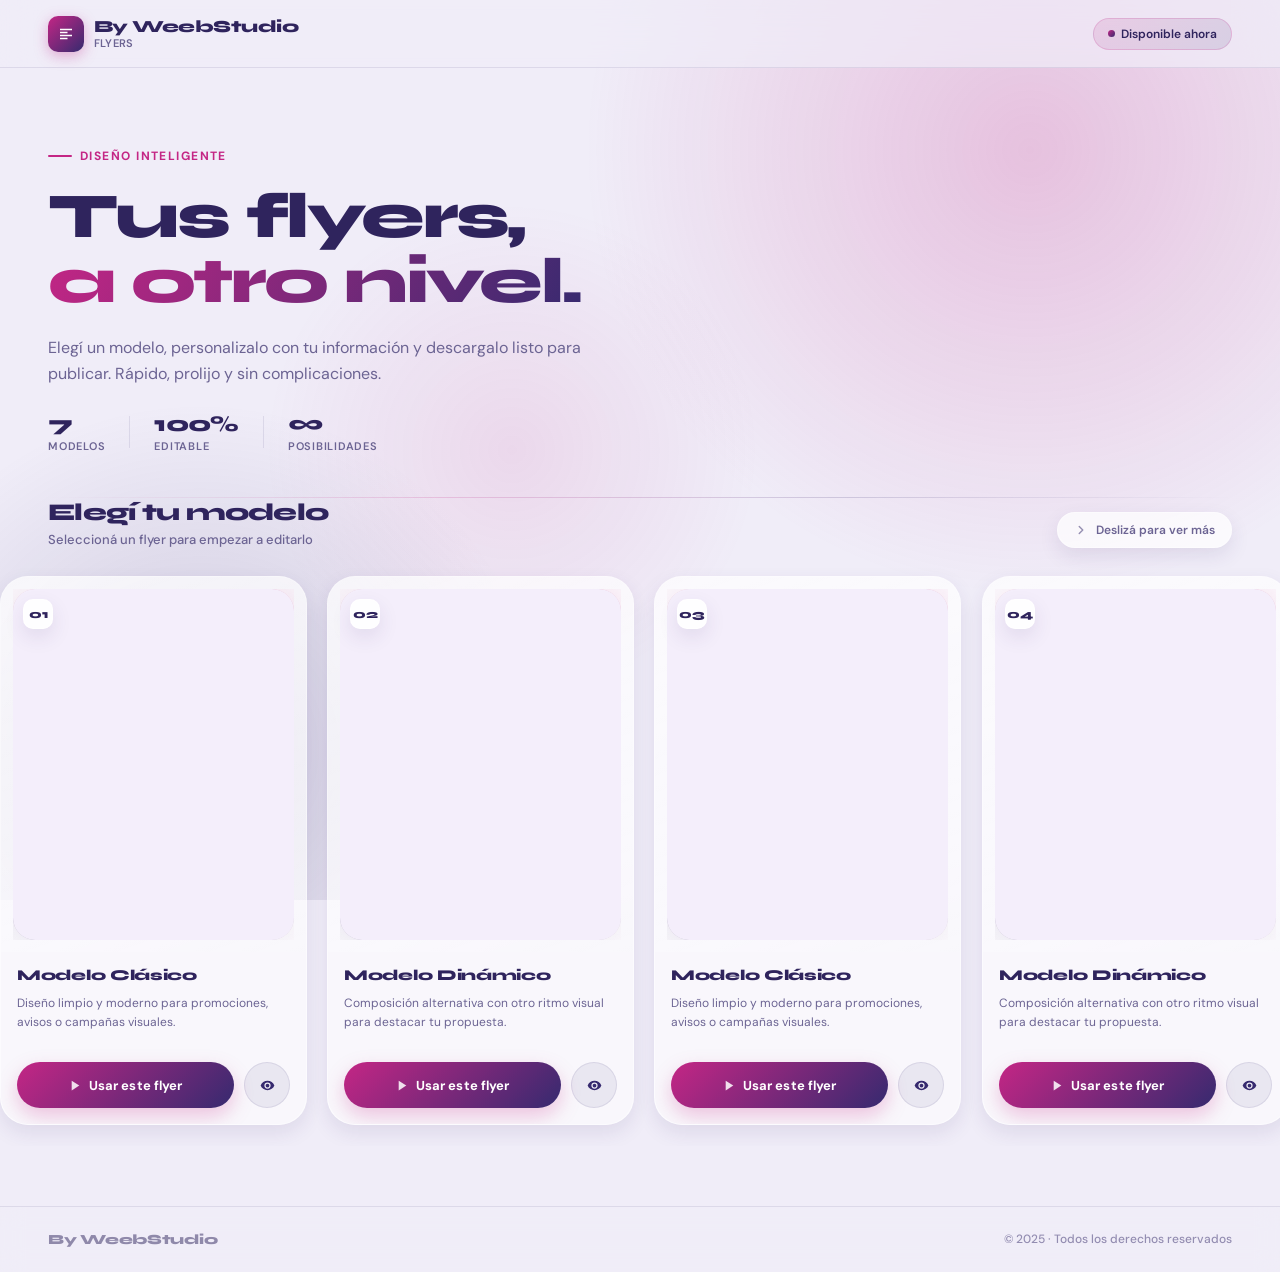
==== index.html @ 3ff9b43e "Update index.html" ====
<!DOCTYPE html>
<html lang="es">
<head>
  <meta charset="UTF-8" />
  <meta name="viewport" content="width=device-width, initial-scale=1.0" />
  <title>Flyers IA</title>

  <link rel="preconnect" href="https://fonts.googleapis.com">
  <link rel="preconnect" href="https://fonts.gstatic.com" crossorigin>
  <link href="https://fonts.googleapis.com/css2?family=Syne:wght@700;800&family=DM+Sans:wght@400;500;600&display=swap" rel="stylesheet">

  <style>
    :root {
      --pink: #C42685;
      --violet: #362A6F;
      --pink-soft: rgba(196, 38, 133, .12);
      --violet-soft: rgba(54, 42, 111, .12);
      --text: #2f245d;
      --text-soft: #6c6493;
      --glass: rgba(255,255,255,.72);
      --glass-strong: rgba(255,255,255,.86);
      --border: rgba(255,255,255,.38);
      --border-soft: rgba(54, 42, 111, .10);
      --shadow: 0 18px 44px rgba(54, 42, 111, .18);
      --shadow-soft: 0 8px 20px rgba(54, 42, 111, .10);
      --radius-xl: 28px;
      --radius-lg: 22px;
      --radius-md: 18px;
      --btn-h: 42px;
      --btn-h-main: 46px;
      --btn-font: 13px;
      --page-pad: clamp(16px, 4vw, 48px);
      --card-width: clamp(240px, 22vw, 320px);
    }

    *, *::before, *::after {
      box-sizing: border-box;
      margin: 0;
      padding: 0;
    }

    html {
      scroll-behavior: smooth;
    }

    body {
      font-family: 'DM Sans', sans-serif;
      background: #f0edf8;
      color: var(--text);
      min-height: 100vh;
      overflow-x: hidden;
      position: relative;
    }

    .bg-canvas {
      position: fixed;
      inset: 0;
      z-index: 0;
      pointer-events: none;
      overflow: hidden;
    }

    .bg-canvas::before {
      content: "";
      position: absolute;
      width: 900px;
      height: 900px;
      border-radius: 50%;
      background: radial-gradient(circle, rgba(196,38,133,.22) 0%, transparent 70%);
      top: -300px;
      right: -200px;
      animation: driftA 18s ease-in-out infinite alternate;
    }

    .bg-canvas::after {
      content: "";
      position: absolute;
      width: 700px;
      height: 700px;
      border-radius: 50%;
      background: radial-gradient(circle, rgba(54,42,111,.20) 0%, transparent 70%);
      bottom: -200px;
      left: -150px;
      animation: driftB 22s ease-in-out infinite alternate;
    }

    .bg-orb {
      position: absolute;
      width: 500px;
      height: 500px;
      border-radius: 50%;
      background: radial-gradient(circle, rgba(196,38,133,.10) 0%, transparent 70%);
      top: 50%;
      left: 40%;
      transform: translate(-50%, -50%);
      animation: driftC 26s ease-in-out infinite alternate;
    }

    @keyframes driftA {
      from { transform: translate(0, 0) scale(1); }
      to   { transform: translate(-80px, 60px) scale(1.15); }
    }

    @keyframes driftB {
      from { transform: translate(0, 0) scale(1); }
      to   { transform: translate(60px, -80px) scale(1.2); }
    }

    @keyframes driftC {
      from { transform: translate(-50%, -50%) scale(1); }
      to   { transform: translate(-40%, -60%) scale(1.3); }
    }

    .page {
      position: relative;
      z-index: 1;
      display: flex;
      flex-direction: column;
      min-height: 100vh;
    }

    .site-header {
      position: sticky;
      top: 0;
      z-index: 100;
      padding: 0 var(--page-pad);
      height: 68px;
      display: flex;
      align-items: center;
      background: rgba(240, 237, 248, .7);
      backdrop-filter: blur(20px);
      -webkit-backdrop-filter: blur(20px);
      border-bottom: 1px solid var(--border-soft);
    }

    .header-inner {
      width: 100%;
      display: flex;
      align-items: center;
      justify-content: space-between;
      gap: 16px;
    }

    .brand {
      display: flex;
      align-items: center;
      gap: 10px;
    }

    .brand-logo {
      width: 36px;
      height: 36px;
      border-radius: 10px;
      background: linear-gradient(135deg, var(--pink), var(--violet));
      display: flex;
      align-items: center;
      justify-content: center;
      box-shadow: 0 4px 14px rgba(196,38,133,.35);
      flex-shrink: 0;
    }

    .brand-logo svg {
      width: 18px;
      height: 18px;
      fill: #fff;
    }

    .brand-text {
      display: flex;
      flex-direction: column;
      gap: 1px;
    }

    .brand-name {
      font-family: 'Syne', sans-serif;
      font-size: 17px;
      font-weight: 800;
      color: var(--text);
      letter-spacing: -.03em;
      line-height: 1;
    }

    .brand-tag {
      font-size: 11px;
      font-weight: 600;
      color: var(--text-soft);
      letter-spacing: .02em;
      text-transform: uppercase;
    }

    .header-badge {
      display: inline-flex;
      align-items: center;
      gap: 6px;
      padding: 7px 14px;
      background: linear-gradient(135deg, var(--pink-soft), var(--violet-soft));
      border: 1px solid rgba(196,38,133,.18);
      border-radius: 999px;
      font-size: 12px;
      font-weight: 600;
      color: var(--text);
    }

    .header-badge .dot {
      width: 7px;
      height: 7px;
      border-radius: 50%;
      background: linear-gradient(135deg, var(--pink), var(--violet));
      animation: pulse 2s ease-in-out infinite;
    }

    @keyframes pulse {
      0%, 100% { opacity: 1; transform: scale(1); }
      50% { opacity: .6; transform: scale(.85); }
    }

    .hero {
      padding: clamp(40px, 7vw, 80px) var(--page-pad) clamp(28px, 4vw, 44px);
      display: flex;
      flex-direction: column;
      gap: 20px;
      max-width: 780px;
      animation: fadeUp .7s ease both;
    }

    @keyframes fadeUp {
      from { opacity: 0; transform: translateY(24px); }
      to   { opacity: 1; transform: translateY(0); }
    }

    .hero-eyebrow {
      display: inline-flex;
      align-items: center;
      gap: 8px;
      font-size: 12px;
      font-weight: 700;
      letter-spacing: .12em;
      text-transform: uppercase;
      color: var(--pink);
    }

    .hero-eyebrow::before {
      content: "";
      display: inline-block;
      width: 24px;
      height: 2px;
      background: var(--pink);
      border-radius: 2px;
    }

    .hero-title {
      font-family: 'Syne', sans-serif;
      font-size: clamp(36px, 5.5vw, 64px);
      font-weight: 800;
      line-height: 1.02;
      letter-spacing: -.04em;
      color: var(--text);
    }

    .hero-title .accent {
      background: linear-gradient(120deg, var(--pink) 0%, var(--violet) 100%);
      -webkit-background-clip: text;
      -webkit-text-fill-color: transparent;
      background-clip: text;
    }

    .hero-sub {
      font-size: clamp(14px, 1.6vw, 16px);
      line-height: 1.65;
      color: var(--text-soft);
      max-width: 540px;
      font-weight: 400;
    }

    .hero-stats {
      display: flex;
      align-items: center;
      gap: 24px;
      padding-top: 4px;
      flex-wrap: wrap;
    }

    .stat {
      display: flex;
      flex-direction: column;
      gap: 2px;
    }

    .stat-num {
      font-family: 'Syne', sans-serif;
      font-size: 22px;
      font-weight: 800;
      color: var(--text);
      letter-spacing: -.03em;
    }

    .stat-label {
      font-size: 11px;
      font-weight: 600;
      color: var(--text-soft);
      text-transform: uppercase;
      letter-spacing: .07em;
    }

    .stat-divider {
      width: 1px;
      height: 32px;
      background: var(--border-soft);
      flex-shrink: 0;
    }

    .divider {
      height: 1px;
      background: linear-gradient(90deg, transparent, rgba(196,38,133,.18), rgba(54,42,111,.18), transparent);
      margin: 0 var(--page-pad);
    }

    .section-flyers {
      padding: 0 0 60px;
      animation: fadeUp .7s .15s ease both;
    }

    .section-header {
      display: flex;
      align-items: flex-end;
      justify-content: space-between;
      gap: 16px;
      padding: 0 var(--page-pad) 20px;
      flex-wrap: wrap;
    }

    .section-title {
      font-family: 'Syne', sans-serif;
      font-size: clamp(18px, 2.2vw, 24px);
      font-weight: 800;
      color: var(--text);
      letter-spacing: -.03em;
    }

    .section-subtitle {
      font-size: 13px;
      font-weight: 500;
      color: var(--text-soft);
      margin-top: 4px;
    }

    .scroll-hint {
      display: inline-flex;
      align-items: center;
      gap: 8px;
      padding: 9px 16px;
      border-radius: 999px;
      background: var(--glass);
      border: 1px solid var(--border);
      box-shadow: var(--shadow-soft);
      color: var(--text-soft);
      font-size: 12px;
      font-weight: 600;
      white-space: nowrap;
      backdrop-filter: blur(14px);
      -webkit-backdrop-filter: blur(14px);
      flex-shrink: 0;
    }

    .scroll-hint svg {
      width: 14px;
      height: 14px;
      opacity: .7;
      animation: swayX 2.2s ease-in-out infinite;
    }

    @keyframes swayX {
      0%, 100% { transform: translateX(0); }
      50% { transform: translateX(5px); }
    }

    .flyers-strip {
      display: flex;
      gap: 18px;
      overflow-x: auto;
      overflow-y: visible;
      padding: 8px var(--page-pad) 20px;
      scroll-snap-type: x proximity;
      -webkit-overflow-scrolling: touch;
      scrollbar-width: thin;
      scrollbar-color: rgba(196, 38, 133, .22) transparent;
      align-items: stretch;
    }

    .flyers-strip::-webkit-scrollbar {
      height: 6px;
    }

    .flyers-strip::-webkit-scrollbar-track {
      background: transparent;
    }

    .flyers-strip::-webkit-scrollbar-thumb {
      background: rgba(196,38,133,.22);
      border-radius: 999px;
    }

    .flyer-card {
      flex: 0 0 var(--card-width);
      display: flex;
      flex-direction: column;
      border-radius: var(--radius-xl);
      background: rgba(255,255,255,.58);
      border: 1px solid rgba(255,255,255,.5);
      box-shadow: var(--shadow-soft);
      backdrop-filter: blur(14px);
      -webkit-backdrop-filter: blur(14px);
      scroll-snap-align: start;
      overflow: hidden;
      transition: transform .28s cubic-bezier(.22,1,.36,1),
                  box-shadow .28s ease,
                  border-color .28s ease;
      animation: cardIn .5s ease both;
    }

    .flyer-card:nth-child(1) { animation-delay: .05s; }
    .flyer-card:nth-child(2) { animation-delay: .10s; }
    .flyer-card:nth-child(3) { animation-delay: .15s; }
    .flyer-card:nth-child(4) { animation-delay: .20s; }
    .flyer-card:nth-child(5) { animation-delay: .25s; }
    .flyer-card:nth-child(6) { animation-delay: .30s; }
    .flyer-card:nth-child(7) { animation-delay: .35s; }
    .flyer-card:nth-child(8) { animation-delay: .40s; }

    @keyframes cardIn {
      from { opacity: 0; transform: translateY(18px) scale(.97); }
      to   { opacity: 1; transform: translateY(0) scale(1); }
    }

    .flyer-card:hover {
      transform: translateY(-6px);
      box-shadow: 0 24px 54px rgba(54,42,111,.18);
      border-color: rgba(196,38,133,.18);
    }

    .flyer-frame {
      position: relative;
      width: 100%;
      background: linear-gradient(160deg, rgba(255,255,255,.35), rgba(255,255,255,.08));
      padding: 12px;
    }

    .flyer-preview-shell {
      position: relative;
      width: 100%;
      aspect-ratio: 4 / 5;
      overflow: hidden;
      border-radius: 22px;
      background: rgba(255,255,255,.72);
      box-shadow: inset 0 0 0 1px rgba(54,42,111,.06);
    }

    .flyer-frame iframe {
      width: 100%;
      height: 100%;
      border: 0;
      display: block;
      background: transparent;
      pointer-events: none;
    }

    .flyer-num {
      position: absolute;
      top: 22px;
      left: 22px;
      width: 30px;
      height: 30px;
      border-radius: 10px;
      background: rgba(255,255,255,.9);
      border: 1px solid rgba(255,255,255,.8);
      backdrop-filter: blur(10px);
      -webkit-backdrop-filter: blur(10px);
      display: flex;
      align-items: center;
      justify-content: center;
      font-family: 'Syne', sans-serif;
      font-size: 12px;
      font-weight: 800;
      color: var(--text);
      box-shadow: 0 8px 20px rgba(54,42,111,.10);
      z-index: 2;
    }

    .flyer-body {
      padding: 14px 16px 16px;
      display: flex;
      flex-direction: column;
      gap: 10px;
      flex: 1;
    }

    .flyer-name {
      font-family: 'Syne', sans-serif;
      font-size: 15px;
      font-weight: 800;
      color: var(--text);
      letter-spacing: -.02em;
      line-height: 1.2;
    }

    .flyer-desc {
      font-size: 12px;
      line-height: 1.55;
      color: var(--text-soft);
      font-weight: 400;
      min-height: 56px;
    }

    .flyer-footer {
      display: flex;
      align-items: center;
      justify-content: space-between;
      gap: 10px;
      padding-top: 2px;
    }

    .flyer-action {
      display: inline-flex;
      align-items: center;
      justify-content: center;
      gap: 7px;
      min-width: 0;
      flex: 1;
      height: var(--btn-h-main);
      padding: 0 18px;
      border-radius: 999px;
      text-decoration: none;
      font-size: var(--btn-font);
      font-weight: 700;
      letter-spacing: .01em;
      color: #fff;
      background: linear-gradient(135deg, var(--pink), var(--violet));
      box-shadow: 0 8px 20px rgba(196,38,133,.26);
      transition: transform .18s ease, box-shadow .18s ease;
      white-space: nowrap;
    }

    .flyer-action svg {
      width: 13px;
      height: 13px;
      fill: rgba(255,255,255,.85);
      flex-shrink: 0;
    }

    .flyer-action:hover {
      transform: translateY(-1px);
      box-shadow: 0 12px 28px rgba(196,38,133,.34);
    }

    .flyer-preview-btn {
      width: var(--btn-h-main);
      height: var(--btn-h-main);
      border-radius: 50%;
      display: flex;
      align-items: center;
      justify-content: center;
      background: rgba(54,42,111,.08);
      border: 1px solid rgba(54,42,111,.10);
      cursor: pointer;
      transition: background .18s ease, transform .18s ease;
      flex-shrink: 0;
    }

    .flyer-preview-btn svg {
      width: 15px;
      height: 15px;
      fill: var(--violet);
    }

    .flyer-preview-btn:hover {
      background: rgba(196,38,133,.10);
      transform: scale(1.06);
    }

    .site-footer {
      margin-top: auto;
      padding: 24px var(--page-pad);
      border-top: 1px solid var(--border-soft);
      display: flex;
      align-items: center;
      justify-content: space-between;
      gap: 16px;
      flex-wrap: wrap;
      background: rgba(240,237,248,.5);
      backdrop-filter: blur(12px);
      -webkit-backdrop-filter: blur(12px);
    }

    .footer-brand {
      font-family: 'Syne', sans-serif;
      font-size: 14px;
      font-weight: 800;
      color: var(--text);
      letter-spacing: -.02em;
      opacity: .5;
    }

    .footer-copy {
      font-size: 12px;
      font-weight: 500;
      color: var(--text-soft);
      opacity: .7;
    }

    @media (min-width: 1100px) {
      .flyers-strip {
        gap: 20px;
      }

      .flyer-card {
        flex-basis: min(24vw, 320px);
      }
    }

    @media (max-width: 640px) {
      .hero-stats {
        gap: 16px;
      }

      .stat-num {
        font-size: 18px;
      }

      .flyer-card {
        flex: 0 0 84vw;
        max-width: 340px;
      }

      .flyer-desc {
        min-height: auto;
      }

      .header-badge span:not(.dot) {
        display: none;
      }
    }
  </style>
</head>

<body>
  <div class="bg-canvas">
    <div class="bg-orb"></div>
  </div>

  <div class="page">
    <header class="site-header">
      <div class="header-inner">
        <div class="brand">
          <div class="brand-logo">
            <svg viewBox="0 0 24 24" xmlns="http://www.w3.org/2000/svg">
              <path d="M4 5h16v2H4V5zm0 4h10v2H4V9zm0 4h16v2H4v-2zm0 4h10v2H4v-2z"/>
            </svg>
          </div>
          <div class="brand-text">
            <div class="brand-name">By WeebStudio</div>
            <div class="brand-tag">Flyers</div>
          </div>
        </div>

        <div class="header-badge">
          <span class="dot"></span>
          <span>Disponible ahora</span>
        </div>
      </div>
    </header>

    <section class="hero">
      <div class="hero-eyebrow">Diseño inteligente</div>
      <h1 class="hero-title">
        Tus flyers,<br>
        <span class="accent">a otro nivel.</span>
      </h1>
      <p class="hero-sub">
        Elegí un modelo, personalizalo con tu información y descargalo listo para publicar. Rápido, prolijo y sin complicaciones.
      </p>

      <div class="hero-stats">
        <div class="stat">
          <span class="stat-num" id="statModelos">—</span>
          <span class="stat-label">Modelos</span>
        </div>

        <div class="stat-divider"></div>

        <div class="stat">
          <span class="stat-num">100%</span>
          <span class="stat-label">Editable</span>
        </div>

        <div class="stat-divider"></div>

        <div class="stat">
          <span class="stat-num">∞</span>
          <span class="stat-label">Posibilidades</span>
        </div>
      </div>
    </section>

    <div class="divider"></div>

    <section class="section-flyers">
      <div class="section-header">
        <div>
          <h2 class="section-title">Elegí tu modelo</h2>
          <p class="section-subtitle">Seleccioná un flyer para empezar a editarlo</p>
        </div>

        <div class="scroll-hint">
          <svg viewBox="0 0 24 24" fill="none" stroke="currentColor" stroke-width="2.5" stroke-linecap="round" stroke-linejoin="round">
            <polyline points="9 18 15 12 9 6"/>
          </svg>
          Deslizá para ver más
        </div>
      </div>

      <div class="flyers-strip" id="flyersStrip"></div>
    </section>

    <footer class="site-footer">
      <div class="footer-brand">By WeebStudio</div>
      <div class="footer-copy">© 2025 · Todos los derechos reservados</div>
    </footer>
  </div>

  <script>
    const FLYERS = [
      {
        file: "flyer1.html",
        name: "Modelo Clásico",
        desc: "Diseño limpio y moderno para promociones, avisos o campañas visuales."
      },
      {
        file: "flyer2.html",
        name: "Modelo Dinámico",
        desc: "Composición alternativa con otro ritmo visual para destacar tu propuesta."
      },
      {
        file: "flyer1.html",
        name: "Modelo Clásico",
        desc: "Diseño limpio y moderno para promociones, avisos o campañas visuales."
      },
      {
        file: "flyer2.html",
        name: "Modelo Dinámico",
        desc: "Composición alternativa con otro ritmo visual para destacar tu propuesta."
      },
      {
        file: "flyer1.html",
        name: "Modelo Clásico",
        desc: "Diseño limpio y moderno para promociones, avisos o campañas visuales."
      },
      {
        file: "flyer2.html",
        name: "Modelo Dinámico",
        desc: "Composición alternativa con otro ritmo visual para destacar tu propuesta."
      },
      {
        file: "flyer1.html",
        name: "Modelo Clásico",
        desc: "Diseño limpio y moderno para promociones, avisos o campañas visuales."
      }
    ];

    const strip = document.getElementById("flyersStrip");
    const statModelos = document.getElementById("statModelos");

    statModelos.textContent = FLYERS.length;

    strip.innerHTML = FLYERS.map((item, i) => `
      <article class="flyer-card">
        <div class="flyer-frame">
          <div class="flyer-preview-shell">
            <iframe
              src="${item.file}"
              title="${item.name}"
              loading="lazy"
              scrolling="no"
              tabindex="-1"
              data-flyer
            ></iframe>
          </div>
          <div class="flyer-num">${String(i + 1).padStart(2, '0')}</div>
        </div>

        <div class="flyer-body">
          <h3 class="flyer-name">${item.name}</h3>
          <p class="flyer-desc">${item.desc}</p>

          <div class="flyer-footer">
            <a class="flyer-action" href="${item.file}?modelo=${i + 1}">
              <svg viewBox="0 0 24 24" aria-hidden="true">
                <path d="M5 3l14 9-14 9V3z"></path>
              </svg>
              Usar este flyer
            </a>

            <button
              class="flyer-preview-btn"
              title="Vista rápida"
              type="button"
              onclick="window.open('${item.file}', '_blank')"
            >
              <svg viewBox="0 0 24 24" aria-hidden="true">
                <path d="M12 4.5C7 4.5 2.73 7.61 1 12c1.73 4.39 6 7.5 11 7.5s9.27-3.11 11-7.5c-1.73-4.39-6-7.5-11-7.5zm0 12.5a5 5 0 1 1 0-10 5 5 0 0 1 0 10zm0-8a3 3 0 1 0 0 6 3 3 0 0 0 0-6z"></path>
              </svg>
            </button>
          </div>
        </div>
      </article>
    `).join("");

    function isolatePreviewCard(iframe) {
      try {
        const doc = iframe.contentDocument || iframe.contentWindow.document;
        if (!doc) return;

        const previewCard = doc.querySelector('.card.preview-card');
        if (!previewCard) return;

        const head = doc.head || doc.getElementsByTagName('head')[0];
        if (head && !doc.getElementById('iframe-preview-isolation-style')) {
          const style = doc.createElement('style');
          style.id = 'iframe-preview-isolation-style';
          style.textContent = `
            html, body {
              margin: 0 !important;
              padding: 0 !important;
              width: 100% !important;
              height: 100% !important;
              overflow: hidden !important;
              background: transparent !important;
            }

            body {
              display: block !important;
            }

            body > *:not(.card.preview-card) {
              display: none !important;
            }

            .card.preview-card {
              display: block !important;
              width: 100% !important;
              max-width: none !important;
              min-width: 0 !important;
              margin: 0 !important;
              padding: 0 !important;
              background: transparent !important;
              border: 0 !important;
              border-radius: 0 !important;
              box-shadow: none !important;
            }

            .card.preview-card .preview-header {
              display: none !important;
            }

            .card.preview-card .preview-stage-wrap,
            .card.preview-card .preview-stage {
              width: 100% !important;
              max-width: none !important;
              margin: 0 !important;
              padding: 0 !important;
              background: transparent !important;
              border: 0 !important;
              box-shadow: none !important;
            }

            .card.preview-card canvas,
            .card.preview-card #flyerCanvas {
              display: block !important;
              width: 100% !important;
              height: auto !important;
              max-width: 100% !important;
              margin: 0 !important;
            }
          `;
          head.appendChild(style);
        }

        if (!previewCard.dataset.isolated) {
          previewCard.dataset.isolated = 'true';
          doc.body.innerHTML = '';
          doc.body.appendChild(previewCard);
        }
      } catch (err) {
        console.warn('No se pudo aislar preview del iframe:', err);
      }
    }

    function initFlyerFrames() {
      document.querySelectorAll('iframe[data-flyer]').forEach((iframe) => {
        iframe.addEventListener('load', () => {
          isolatePreviewCard(iframe);
        });
      });
    }

    initFlyerFrames();
  </script>
</body>
</html>
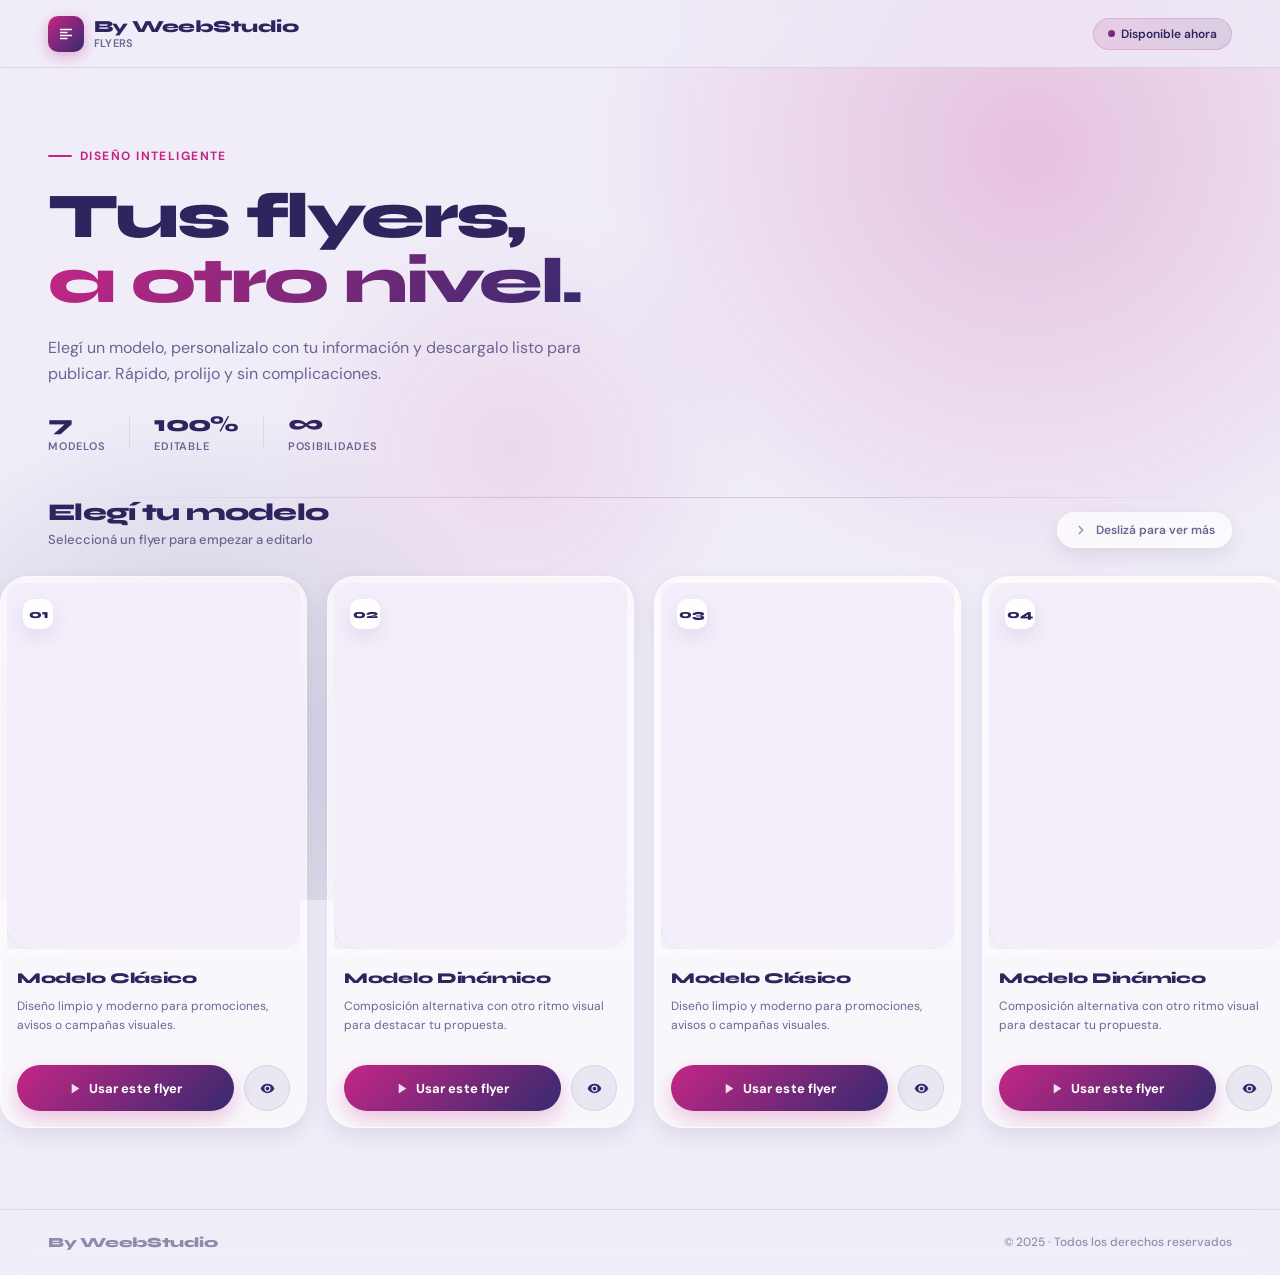
==== commit 64c6520e: "Update index.html" ====
--- a/index.html
+++ b/index.html
@@ -442,7 +442,7 @@
       position: relative;
       width: 100%;
       background: linear-gradient(160deg, rgba(255,255,255,.35), rgba(255,255,255,.08));
-      padding: 12px;
+      padding: 6px;
     }
 
     .flyer-preview-shell {
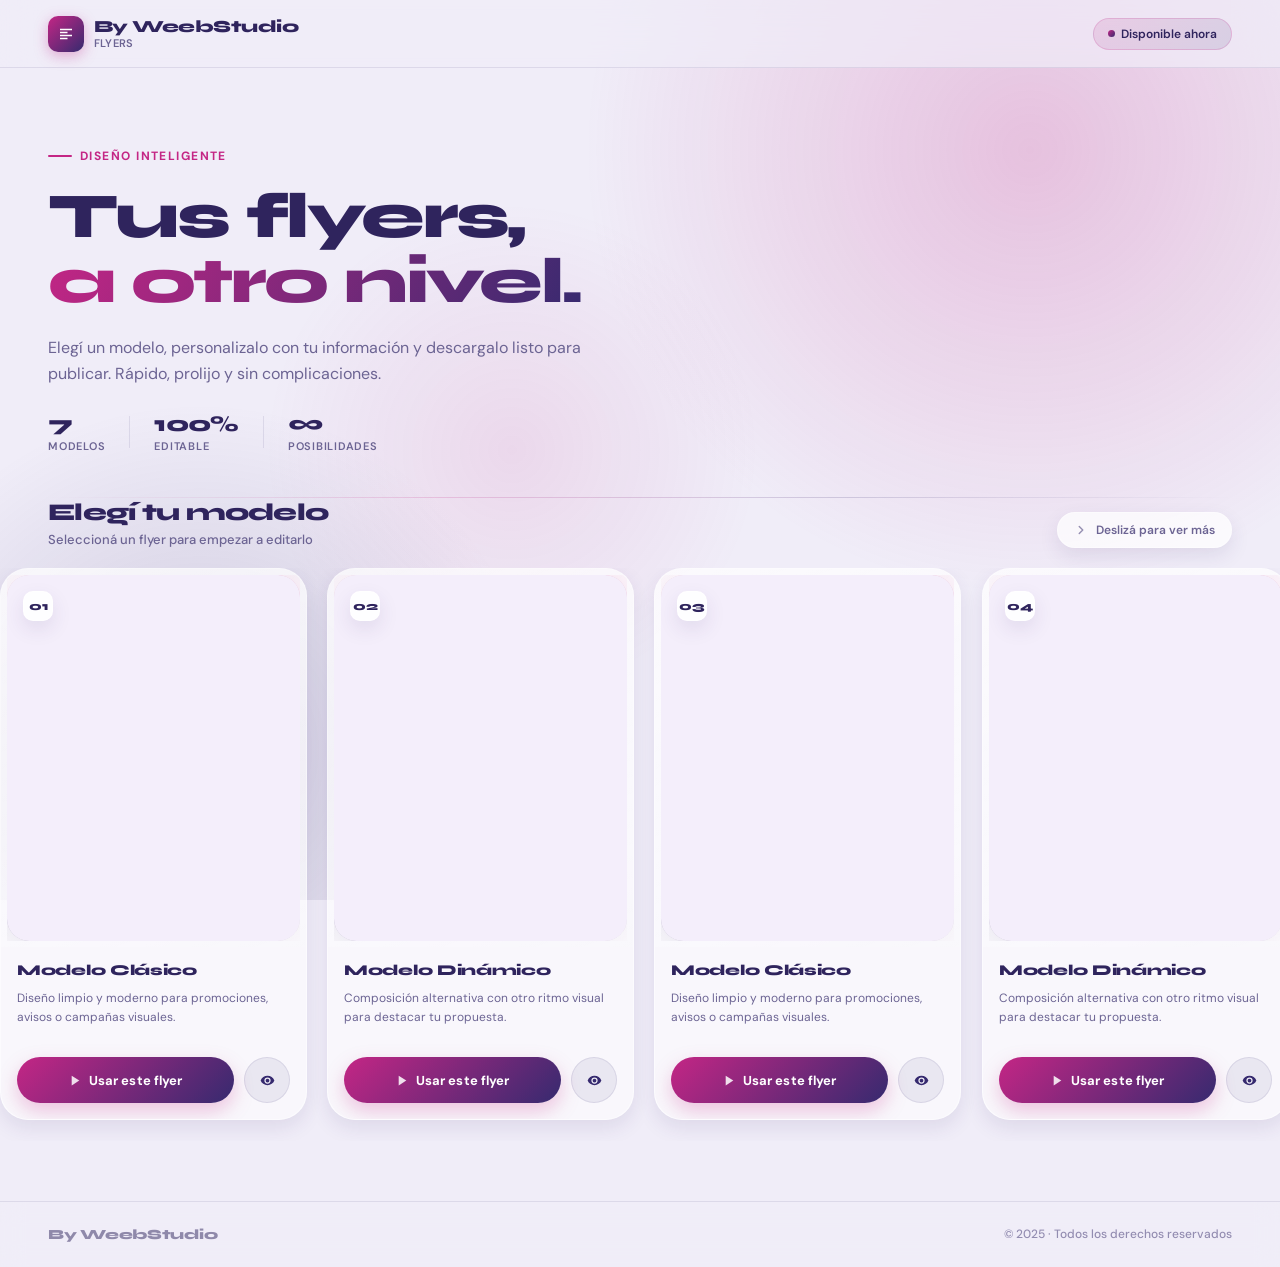
==== commit d43069e3: "Update index.html" ====
--- a/index.html
+++ b/index.html
@@ -379,12 +379,13 @@
       gap: 18px;
       overflow-x: auto;
       overflow-y: visible;
-      padding: 8px var(--page-pad) 20px;
+      
       scroll-snap-type: x proximity;
       -webkit-overflow-scrolling: touch;
       scrollbar-width: thin;
       scrollbar-color: rgba(196, 38, 133, .22) transparent;
-      align-items: stretch;
+      padding: 0 var(--page-pad) 20px; /* 🔥 sacamos el padding top */
+  align-items: flex-start;
     }
 
     .flyers-strip::-webkit-scrollbar {
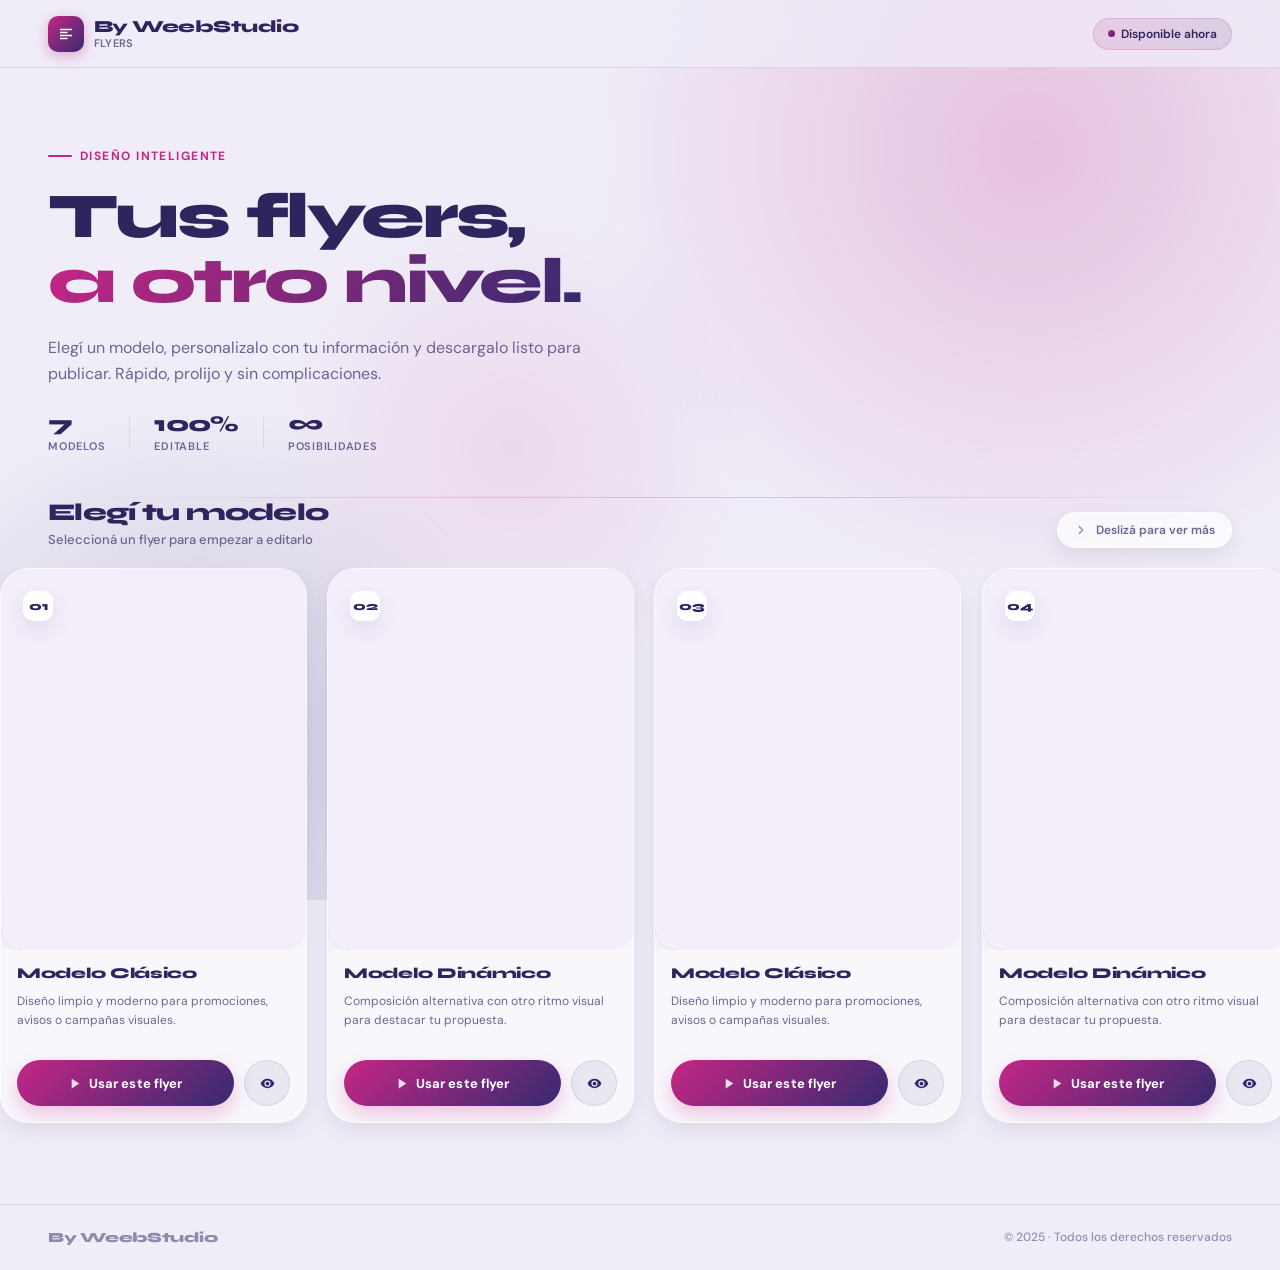
==== commit cc5a3adf: "Update index.html" ====
--- a/index.html
+++ b/index.html
@@ -443,7 +443,7 @@
       position: relative;
       width: 100%;
       background: linear-gradient(160deg, rgba(255,255,255,.35), rgba(255,255,255,.08));
-      padding: 6px;
+      padding: 0px;
     }
 
     .flyer-preview-shell {
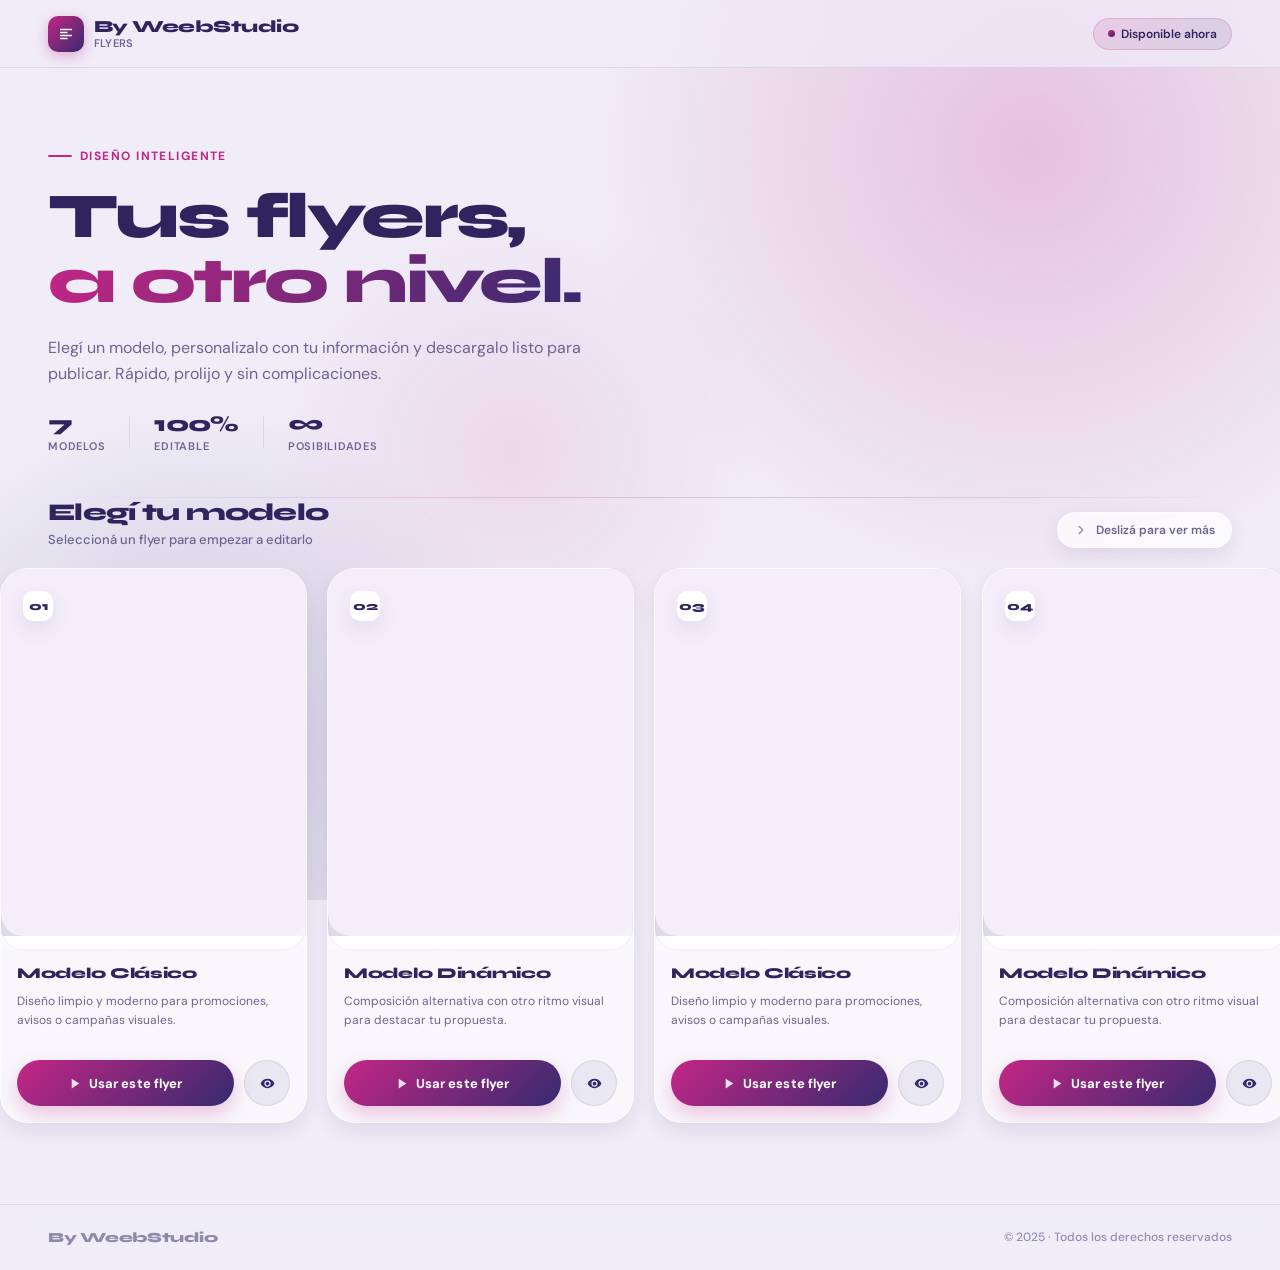
==== commit c1af04e1: "Update index.html" ====
--- a/index.html
+++ b/index.html
@@ -457,12 +457,13 @@
     }
 
     .flyer-frame iframe {
-      width: 100%;
-      height: 100%;
-      border: 0;
-      display: block;
-      background: transparent;
-      pointer-events: none;
+     width: 100%;
+  height: 100%;
+  border: 0;
+  display: block;
+  background: transparent;
+  pointer-events: none;
+  transform: translateY(-14px);
     }
 
     .flyer-num {
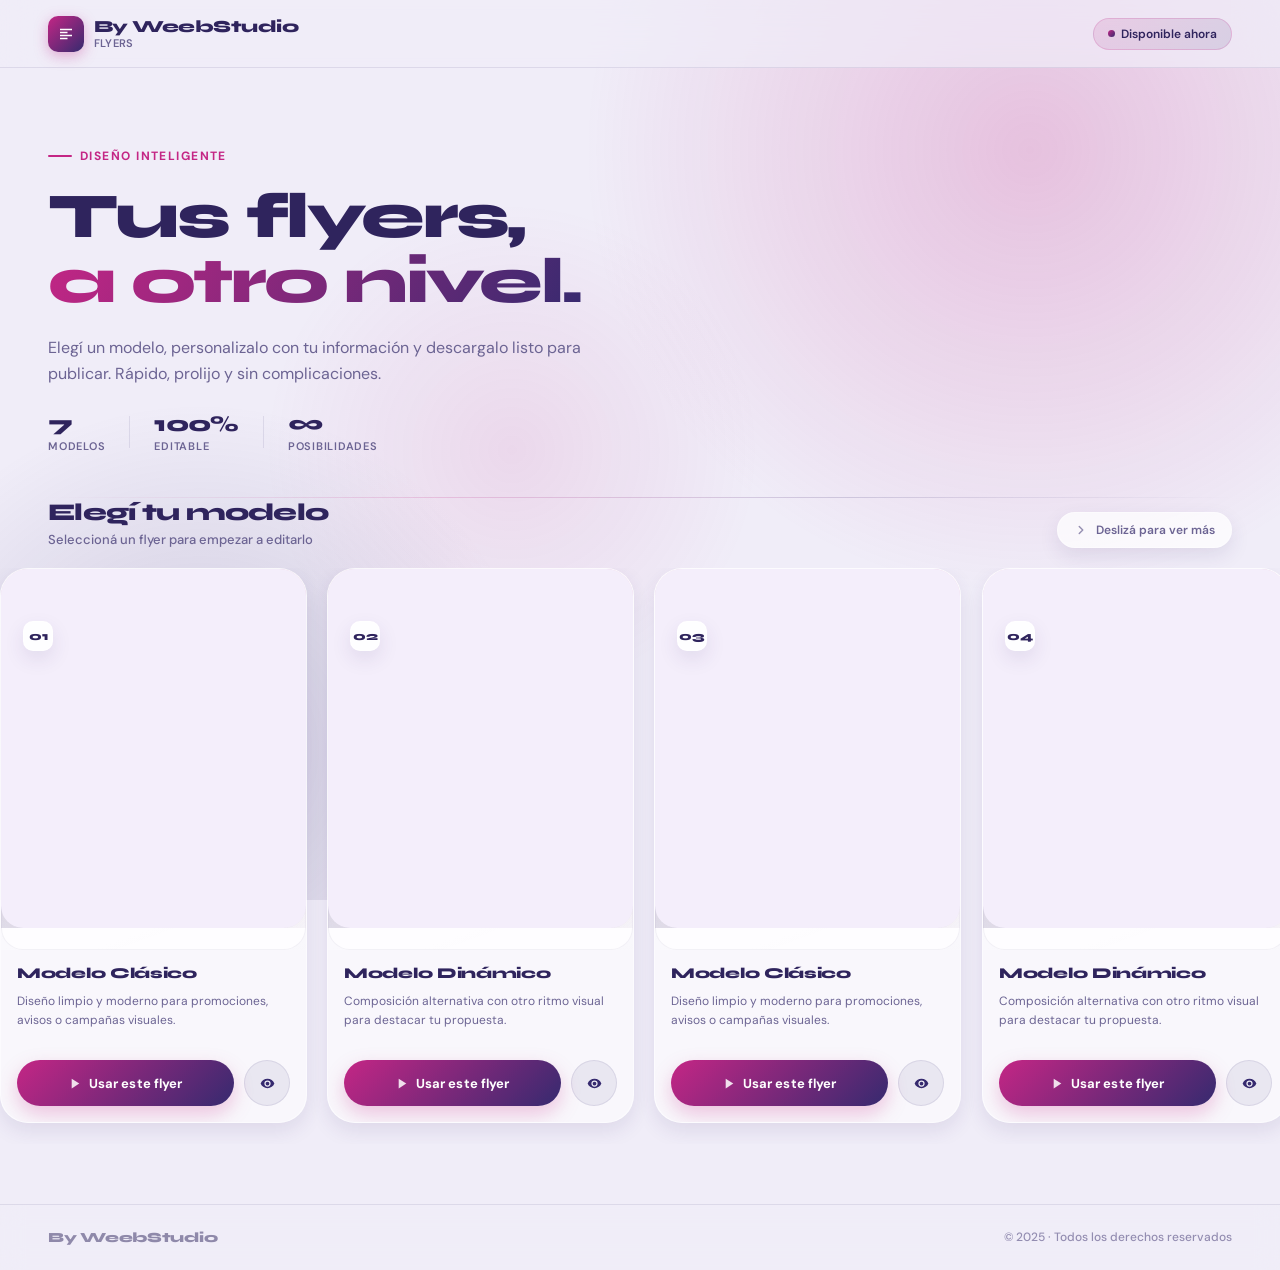
==== commit bc512862: "Update index.html" ====
--- a/index.html
+++ b/index.html
@@ -463,12 +463,12 @@
   display: block;
   background: transparent;
   pointer-events: none;
-  transform: translateY(-14px);
+  transform: translateY(-22px);
     }
 
     .flyer-num {
       position: absolute;
-      top: 22px;
+      top: 52px;
       left: 22px;
       width: 30px;
       height: 30px;
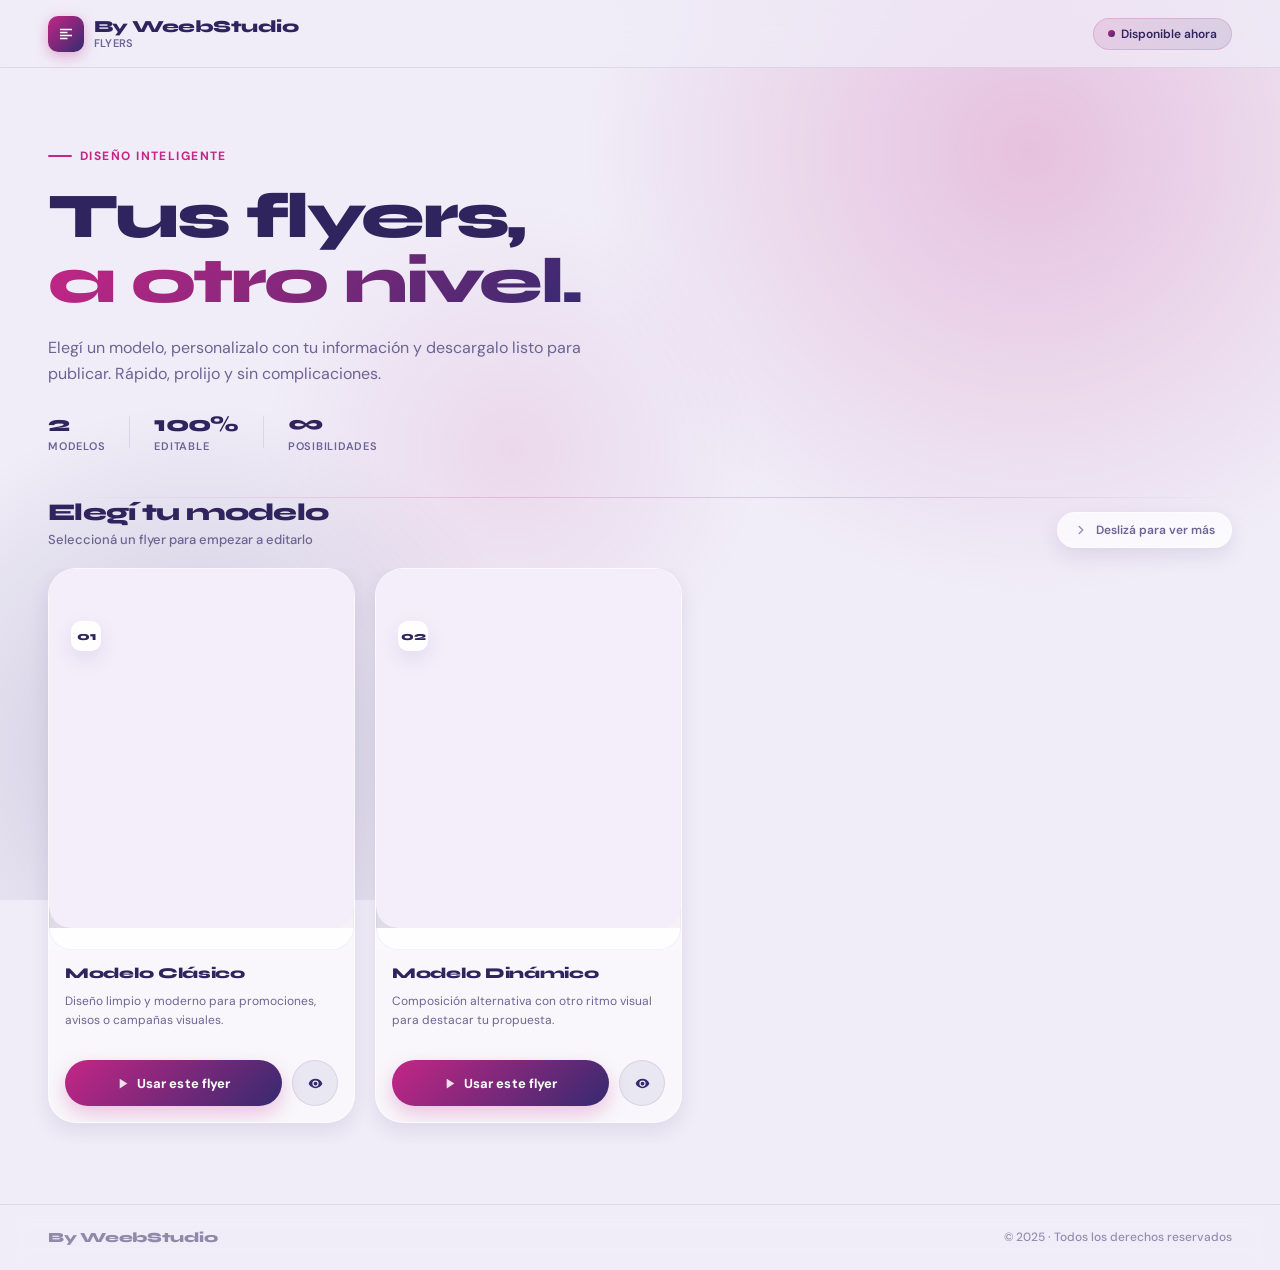
==== commit b768b6ce: "Update index.html" ====
--- a/index.html
+++ b/index.html
@@ -740,32 +740,8 @@
         file: "flyer2.html",
         name: "Modelo Dinámico",
         desc: "Composición alternativa con otro ritmo visual para destacar tu propuesta."
-      },
-      {
-        file: "flyer1.html",
-        name: "Modelo Clásico",
-        desc: "Diseño limpio y moderno para promociones, avisos o campañas visuales."
-      },
-      {
-        file: "flyer2.html",
-        name: "Modelo Dinámico",
-        desc: "Composición alternativa con otro ritmo visual para destacar tu propuesta."
-      },
-      {
-        file: "flyer1.html",
-        name: "Modelo Clásico",
-        desc: "Diseño limpio y moderno para promociones, avisos o campañas visuales."
-      },
-      {
-        file: "flyer2.html",
-        name: "Modelo Dinámico",
-        desc: "Composición alternativa con otro ritmo visual para destacar tu propuesta."
-      },
-      {
-        file: "flyer1.html",
-        name: "Modelo Clásico",
-        desc: "Diseño limpio y moderno para promociones, avisos o campañas visuales."
       }
+      
     ];
 
     const strip = document.getElementById("flyersStrip");
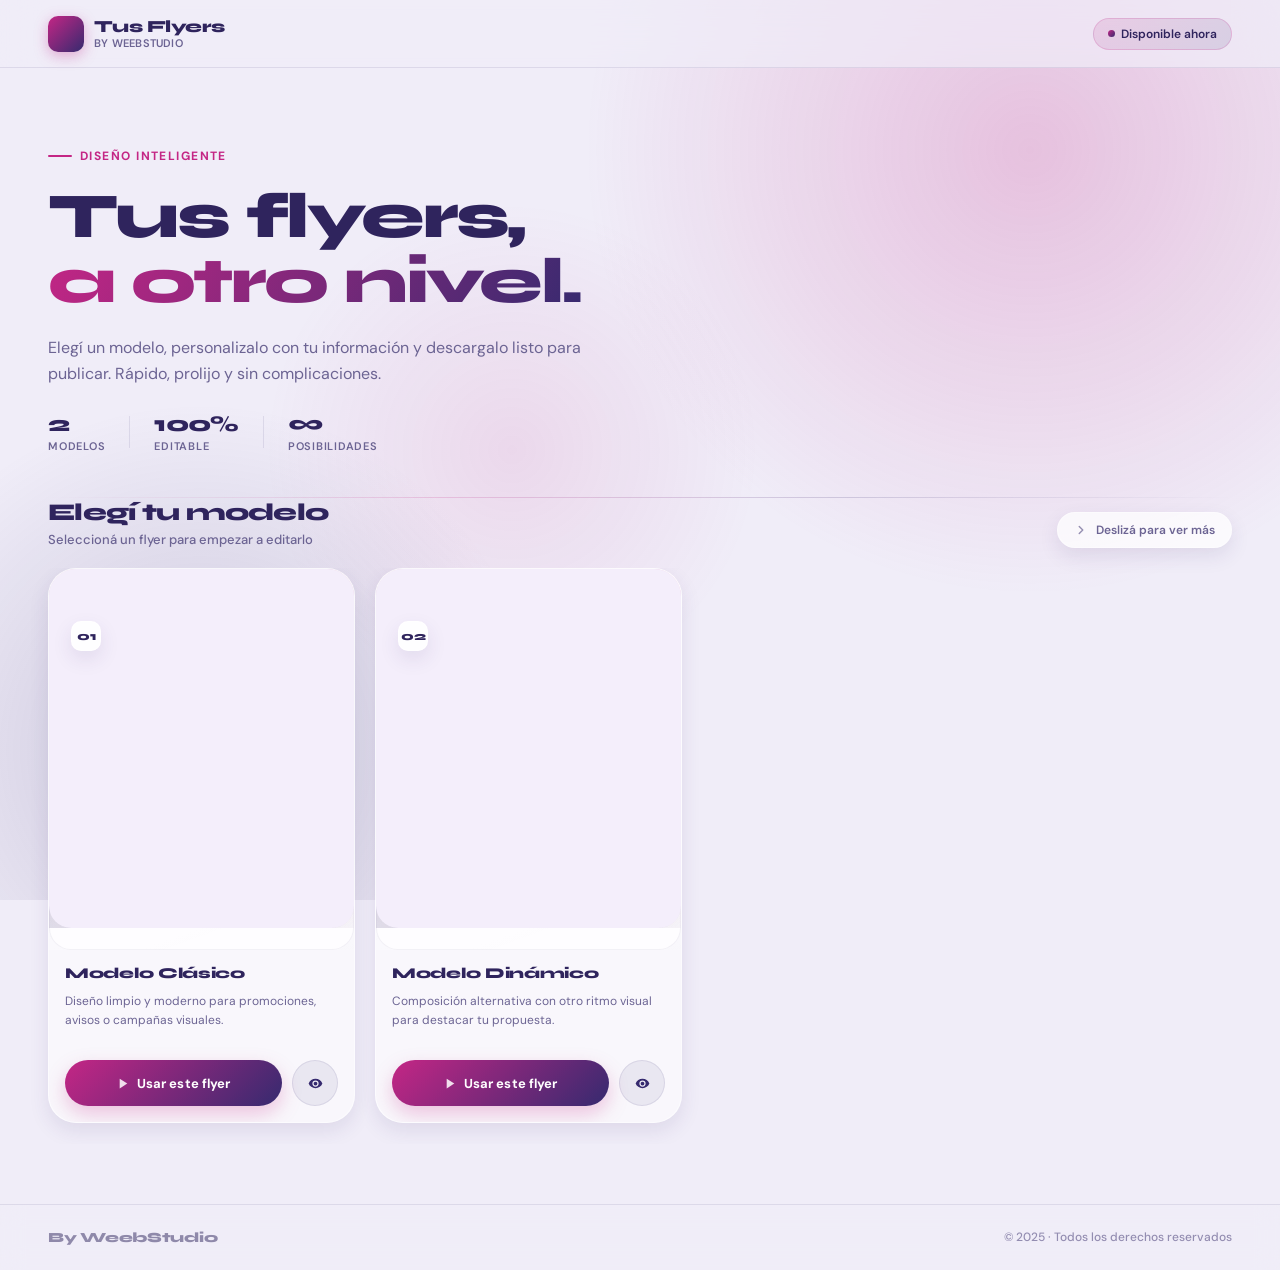
==== commit 6cf35097: "Update index.html" ====
--- a/index.html
+++ b/index.html
@@ -654,13 +654,11 @@
       <div class="header-inner">
         <div class="brand">
           <div class="brand-logo">
-            <svg viewBox="0 0 24 24" xmlns="http://www.w3.org/2000/svg">
-              <path d="M4 5h16v2H4V5zm0 4h10v2H4V9zm0 4h16v2H4v-2zm0 4h10v2H4v-2z"/>
-            </svg>
+            
           </div>
           <div class="brand-text">
-            <div class="brand-name">By WeebStudio</div>
-            <div class="brand-tag">Flyers</div>
+            <div class="brand-name">Tus Flyers</div>
+            <div class="brand-tag">By WeebStudio</div>
           </div>
         </div>
 
